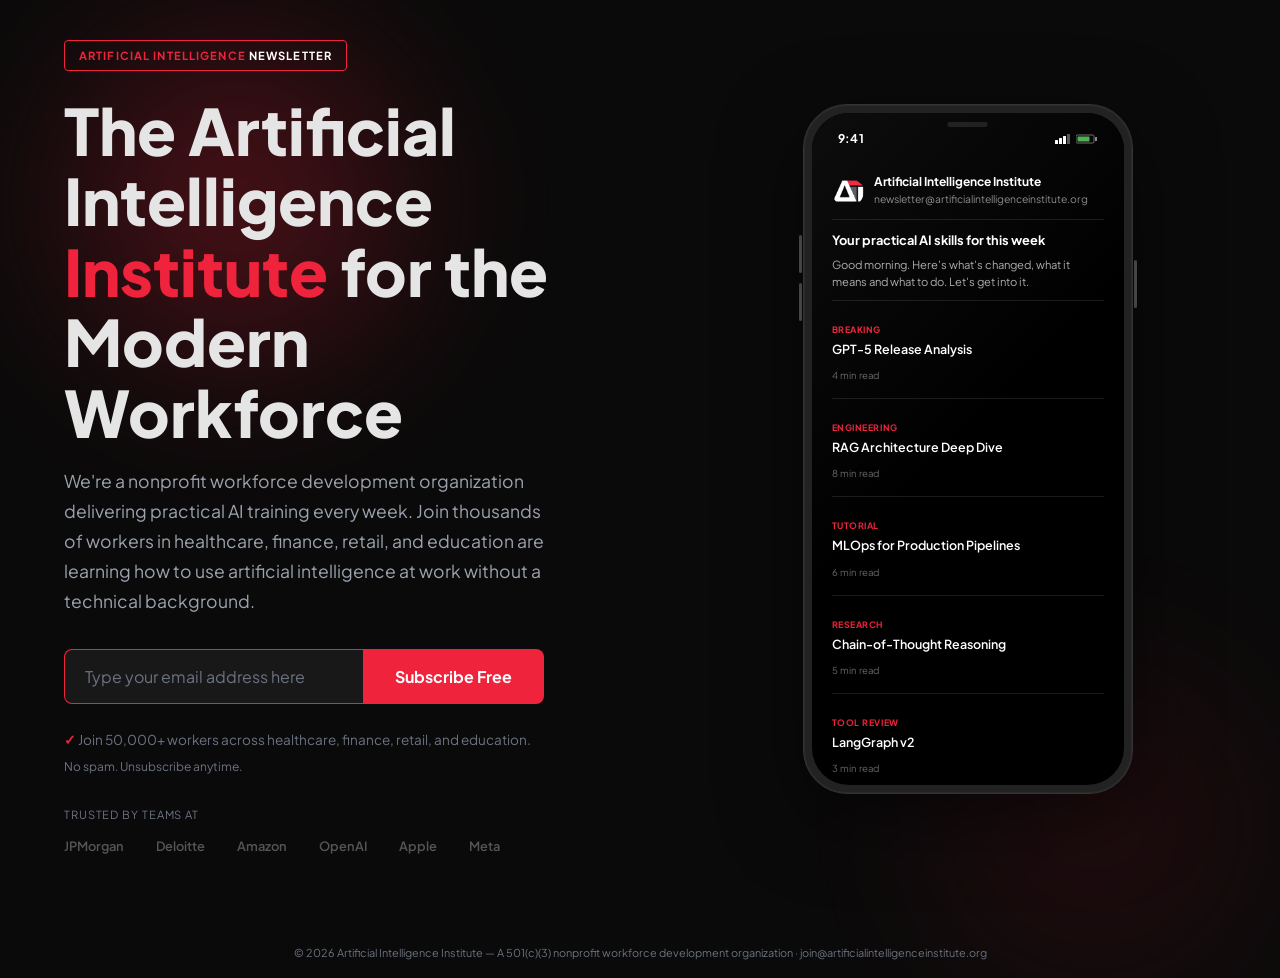
==== index.html @ 292d804c "update meta titles" ====
<!DOCTYPE html>
<html lang="en">

<head>
    <meta charset="UTF-8">
    <meta name="viewport" content="width=device-width, initial-scale=1.0">
    <title>Artificial Intelligence Institute Newsletter — AI Skills</title>
    <meta name="description"
        content="Artificial Intelligence Institute Newsletter — practical AI skills delivered weekly. A nonprofit workforce development organization helping workers learn AI without a technical background.">
    <meta name="keywords"
        content="AI newsletter, AI training, workforce development, artificial intelligence institute, nonprofit AI education, practical AI skills, AI for workers">
    <link rel="preconnect" href="https://fonts.googleapis.com">
    <link rel="preconnect" href="https://fonts.gstatic.com" crossorigin>
    <link href="https://fonts.googleapis.com/css2?family=Plus+Jakarta+Sans:wght@400;500;600;700;800&display=swap"
        rel="stylesheet">
    <link rel="stylesheet" href="css/newsletter.css">

    <!-- Favicon -->
    <link rel="icon" type="image/png" href="assets/favicon/favicon-96x96.png" sizes="96x96" />
    <link rel="icon" type="image/svg+xml" href="assets/favicon/favicon.svg" />
    <link rel="shortcut icon" href="assets/favicon/favicon.ico" />
    <link rel="apple-touch-icon" sizes="180x180" href="assets/favicon/apple-touch-icon.png" />
    <meta name="apple-mobile-web-app-title" content="AII" />
    <link rel="manifest" href="assets/favicon/site.webmanifest" />
    <!-- end Favicon -->

    <meta property="og:type" content="website">
    <meta property="og:url" content="https://artificialintelligenceinstitute.org/newsletter.html">
    <meta property="og:site_name" content="Artificial Intelligence Institute">
    <meta property="og:title" content="Artificial Intelligence Institute for the Modern Workforce">
    <meta property="og:description"
        content="Artificial Intelligence Institute Newsletter — practical AI skills delivered weekly. Join 50,000+ workers learning AI.">
    <meta property="og:image"
        content="https://artificialintelligenceinstitute.org/assets/images/og-screenshot-artificial-intelligence-institute.png?v=2">

    <meta name="twitter:card" content="summary_large_image">
    <meta name="twitter:title" content="Artificial Intelligence Institute Newsletter — AI Skills">
    <meta name="twitter:description"
        content="Artificial Intelligence Institute Newsletter — practical AI skills delivered weekly. A nonprofit workforce development organization helping workers learn AI without a technical background.">
    <meta name="twitter:image"
        content="https://artificialintelligenceinstitute.org/assets/images/og-screenshot-artificial-intelligence-institute.png?v=2">
</head>

<body>

    <section id="hero" class="newsletter-hero">
        <div class="hero-glow hero-glow--1"></div>
        <div class="hero-glow hero-glow--2"></div>
        <div class="container newsletter-layout">
            <div class="newsletter-content">
                <div class="newsletter-badge reveal reveal--bottom">Artificial Intelligence <span
                        style="color: white;">NEWSLETTER</span></div>
                <h1 class="reveal reveal--bottom" data-delay="50">The Artificial Intelligence <span
                        class="text-accent">Institute</span> for the Modern Workforce</h1>
                <p class="newsletter-desc reveal reveal--bottom" data-delay="100">We're a nonprofit workforce
                    development organization delivering practical AI training
                    every week. Join thousands of workers in
                    healthcare,
                    finance, retail, and education are learning how to use artificial intelligence at work without a
                    technical background.
                </p>
                <form action="https://formspree.io/f/mykalbpb" method="POST"
                    class="newsletter-form reveal reveal--bottom" data-delay="150">
                    <div class="newsletter-input-group">
                        <input type="email" name="email" placeholder="Type your email address here" required>
                        <button type="submit">Subscribe Free</button>
                    </div>
                </form>
                <p class="newsletter-count reveal reveal--bottom" data-delay="200">Join 50,000+ workers across
                    healthcare, finance, retail, and education.</p>
                <p class="newsletter-privacy reveal reveal--bottom" data-delay="200">No spam. Unsubscribe anytime.</p>

                <div class="newsletter-trust">
                    <span class="newsletter-trust-label">Trusted by teams at</span>
                    <div class="newsletter-trust-strip">
                        <span>JPMorgan</span><span>Deloitte</span><span>Amazon</span>
                        <span>OpenAI</span><span>Apple</span><span>Meta</span>
                    </div>
                </div>
            </div>

            <div class="newsletter-visual reveal reveal--bottom" data-delay="100">
                <div class="phone-mockup">
                    <div class="phone-button phone-button--volume-up"></div>
                    <div class="phone-button phone-button--volume-down"></div>
                    <div class="phone-button phone-button--power"></div>
                    <div class="phone-screen">
                        <div class="phone-notch">
                            <div class="phone-speaker"></div>
                        </div>
                        <div class="phone-status-bar">
                            <span class="phone-time">9:41</span>
                            <div class="phone-status-icons">
                                <svg width="16" height="10" viewBox="0 0 16 10" fill="none">
                                    <rect x="0" y="6" width="3" height="4" fill="#fff" rx="0.5" />
                                    <rect x="4" y="4" width="3" height="6" fill="#fff" rx="0.5" />
                                    <rect x="8" y="2" width="3" height="8" fill="#fff" rx="0.5" />
                                    <rect x="12" y="0" width="3" height="10" fill="#555" rx="0.5" />
                                </svg>
                                <svg width="22" height="10" viewBox="0 0 22 10" fill="none">
                                    <rect x="0" y="1" width="18" height="8" rx="1.5" stroke="#888" stroke-width="0.8" />
                                    <rect x="1.5" y="2.5" width="12" height="5" rx="0.5" fill="#4CAF50" />
                                    <rect x="19" y="3" width="2" height="4" rx="0.5" fill="#888" />
                                </svg>
                            </div>
                        </div>
                        <div class="phone-email">
                            <div class="phone-email-header">
                                <div class="phone-email-sender">
                                    <img class="phone-avatar"
                                        src="assets/images/artificial-intelligence-institute-org.png" alt="AI Institute"
                                        width="32" height="32">
                                    <div>
                                        <div class="phone-sender-name">Artificial Intelligence Institute</div>
                                        <div class="phone-sender-email">newsletter@artificialintelligenceinstitute.org
                                        </div>
                                    </div>
                                </div>
                                <!-- <span class="phone-email-date">Nov 14</span> -->
                            </div>
                            <div class="phone-email-subject">Your practical AI skills for this week</div>
                            <div class="phone-email-preview">Good morning. Here's what's changed, what it means and what
                                to do. Let's get into it.</div>
                            <div class="phone-story">
                                <span class="phone-story-tag">Breaking</span>
                                <span class="phone-story-title">GPT-5 Release Analysis</span>
                                <span class="phone-story-meta">4 min read</span>
                            </div>
                            <div class="phone-story">
                                <span class="phone-story-tag">Engineering</span>
                                <span class="phone-story-title">RAG Architecture Deep Dive</span>
                                <span class="phone-story-meta">8 min read</span>
                            </div>
                            <div class="phone-story">
                                <span class="phone-story-tag">Tutorial</span>
                                <span class="phone-story-title">MLOps for Production Pipelines</span>
                                <span class="phone-story-meta">6 min read</span>
                            </div>
                            <div class="phone-story">
                                <span class="phone-story-tag">Research</span>
                                <span class="phone-story-title">Chain-of-Thought Reasoning</span>
                                <span class="phone-story-meta">5 min read</span>
                            </div>
                            <div class="phone-story">
                                <span class="phone-story-tag">Tool Review</span>
                                <span class="phone-story-title">LangGraph v2</span>
                                <span class="phone-story-meta">3 min read</span>
                            </div>
                            <div class="phone-footer-note">— 5 more stories inside —</div>
                        </div>
                    </div>
                </div>
            </div>
        </div>

        <div class="newsletter-footer-bar">
            &copy; 2026 Artificial Intelligence Institute &mdash; A 501(c)(3) nonprofit workforce development
            organization &middot; <a
                href="mailto:join@artificialintelligenceinstitute.org">join@artificialintelligenceinstitute.org</a>
        </div>
    </section>

    <script src="js/newsletter.js"></script>
</body>

</html>
---- css/newsletter.css ----
:root {
    --bg-primary: #0a0a0a;
    --bg-secondary: #111111;
    --bg-card: #181818;
    --bg-card-hover: #1f1f1f;
    --accent: #EF233C;
    --accent-hover: #D71F36;
    --accent-glow: rgba(239, 35, 60, 0.25);
    --accent-glow-intense: rgba(239, 35, 60, 0.4);
    --text-primary: #e5e5e5;
    --text-secondary: #9ca3af;
    --text-muted: #6b7280;
    --border: #222222;
    --border-light: #2a2a2a;
    --font-sans: 'Plus Jakarta Sans', -apple-system, BlinkMacSystemFont, 'Segoe UI', Roboto, sans-serif;
    --max-width: 1200px;
    --nav-height: 70px;
    --transition: 0.3s cubic-bezier(0.4, 0, 0.2, 1);
}

*,
*::before,
*::after {
    margin: 0;
    padding: 0;
    box-sizing: border-box;
}

html {
    scroll-behavior: smooth;
    overflow-x: hidden;
}

body {
    font-family: var(--font-sans);
    background-color: var(--bg-primary);
    color: var(--text-primary);
    line-height: 1.7;
    -webkit-font-smoothing: antialiased;
    -moz-osx-font-smoothing: grayscale;
}

img {
    max-width: 100%;
    display: block;
}

a {
    color: inherit;
    text-decoration: none;
}

ul {
    list-style: none;
}

.container {
    width: 100%;
    max-width: var(--max-width);
    margin: 0 auto;
    padding: 0 24px;
}

.text-accent {
    color: var(--accent);
}

/* ─── Hero Glow ─── */

.hero-glow {
    position: absolute;
    border-radius: 50%;
    filter: blur(60px);
    pointer-events: none;
    opacity: 0.8;
    z-index: 0;
}

.hero-glow--1 {
    width: 600px;
    height: 600px;
    background: radial-gradient(circle, var(--accent-glow-intense) 0%, transparent 60%);
    top: -10%;
    left: -5%;
}

.hero-glow--2 {
    width: 500px;
    height: 500px;
    background: radial-gradient(circle, rgba(239, 35, 60, 0.15) 0%, transparent 70%);
    bottom: -10%;
    right: -5%;
}

/* ─── Scroll Reveal ─── */

.reveal {
    opacity: 1;
}

.reveal--bottom {
    transform: translateY(0);
}

.reveal--left {
    transform: translateX(0);
}

.reveal--right {
    transform: translateX(0);
}

.reveal.visible {
    opacity: 1;
    transform: translate(0, 0);
}

/* ─── Newsletter Hero ─── */

.newsletter-hero {
    min-height: 100vh;
    display: flex;
    align-items: center;
    position: relative;
    overflow: hidden;
}

.newsletter-layout {
    display: grid;
    grid-template-columns: 1.2fr 1fr;
    gap: 60px;
    align-items: center;
    position: relative;
    z-index: 1;
    width: 100%;
    padding-bottom: 80px;
}

.newsletter-content {
    padding: 40px 0;
}

.newsletter-badge {
    display: inline-block;
    font-size: 0.7rem;
    font-weight: 700;
    text-transform: uppercase;
    letter-spacing: 0.1em;
    color: var(--accent);
    border: 1px solid var(--accent);
    border-radius: 4px;
    padding: 5px 14px;
    margin-bottom: 24px;
}

.newsletter-content h1 {
    font-size: clamp(2.5rem, 5vw, 4rem);
    font-weight: 800;
    line-height: 1.1;
    margin-bottom: 20px;
}

.newsletter-desc {
    font-size: 1.1rem;
    color: var(--text-secondary);
    line-height: 1.7;
    margin-bottom: 32px;
    max-width: 480px;
}

.newsletter-form {
    max-width: 480px;
}

.newsletter-input-group {
    display: flex;
    gap: 0;
}

.newsletter-input-group input {
    flex: 1;
    padding: 16px 20px;
    border: 1px solid var(--border);
    border-right: none;
    border-radius: 8px 0 0 8px;
    background: var(--bg-card);
    color: var(--text-primary);
    font-size: 1rem;
    font-family: inherit;
    outline: none;
    border-color: var(--accent);
}

.newsletter-input-group input:focus {
    border-color: var(--accent);
}

.newsletter-input-group input::placeholder {
    color: var(--text-muted);
}

.newsletter-input-group button {
    padding: 16px 32px;
    background: var(--accent);
    color: #fff;
    border: none;
    border-radius: 0 8px 8px 0;
    font-size: 1rem;
    font-weight: 700;
    cursor: pointer;
    font-family: inherit;
    white-space: nowrap;
}

.newsletter-input-group button:hover {
    background: #d90429;
}

.newsletter-count {
    margin-top: 24px;
    font-size: 0.85rem;
    color: var(--text-muted);
}

.newsletter-count::before {
    content: '✓  ';
    color: var(--accent);
    font-weight: 700;
}

.newsletter-privacy {
    font-size: 0.75rem;
    color: var(--text-muted);
    margin-top: 6px;
}

/* ─── Benefits ─── */

.newsletter-benefits {
    display: flex;
    flex-direction: column;
    gap: 10px;
    margin-top: 24px;
    max-width: 480px;
}

.newsletter-benefit {
    display: flex;
    align-items: center;
    gap: 10px;
    font-size: 0.85rem;
    color: var(--text-secondary);
    font-weight: 500;
}

.newsletter-benefit svg {
    flex-shrink: 0;
}

/* ─── Testimonial ─── */

.newsletter-testimonial {
    margin-top: 28px;
    padding: 16px 20px;
    background: var(--bg-card);
    border: 1px solid var(--border);
    border-radius: 10px;
    max-width: 480px;
}

.newsletter-testimonial .quote-mark {
    opacity: 0.25;
    margin-bottom: 4px;
    display: block;
}

.newsletter-testimonial p {
    font-size: 0.9rem;
    color: var(--text-primary);
    font-style: italic;
    line-height: 1.6;
    margin-bottom: 8px;
}

.newsletter-testimonial-author {
    font-size: 0.75rem;
    color: var(--text-muted);
    font-weight: 600;
}

/* ─── Trust Strip ─── */

.newsletter-trust {
    margin-top: 28px;
    max-width: 480px;
}

.newsletter-trust-label {
    display: block;
    font-size: 0.7rem;
    color: var(--text-muted);
    text-transform: uppercase;
    letter-spacing: 0.08em;
    margin-bottom: 12px;
}

.newsletter-trust-strip {
    display: flex;
    flex-wrap: wrap;
    gap: 24px 32px;
    /* justify-content: center; */
}

.newsletter-trust-strip span {
    font-size: 0.8rem;
    font-weight: 600;
    color: #555;
}

/* ─── Phone Mockup ─── */

.newsletter-visual {
    display: flex;
    align-items: center;
    justify-content: center;
}

.phone-mockup {
    width: 330px;
    height: 690px;
    background: #222;
    border-radius: 44px;
    border: 1px solid #333;
    position: relative;
    padding: 8px;
    box-shadow:
        0 24px 80px rgba(0, 0, 0, 0.5),
        inset 0 0 0 1px rgba(255, 255, 255, 0.04);
}

.phone-screen {
    width: 100%;
    height: 100%;
    background: #000;
    border-radius: 37px;
    overflow: hidden;
    position: relative;
}

.phone-screen::after {
    content: '';
    position: absolute;
    top: 0;
    left: 0;
    width: 100%;
    height: 100%;
    background: linear-gradient(135deg, rgba(255, 255, 255, 0.05) 0%, transparent 50%);
    pointer-events: none;
    border-radius: 37px;
    z-index: 3;
}

.phone-notch {
    position: absolute;
    top: 0;
    left: 50%;
    transform: translateX(-50%);
    width: 125px;
    height: 30px;
    background: #000;
    border-radius: 0 0 16px 16px;
    z-index: 2;
}

.phone-speaker {
    position: absolute;
    top: 9px;
    left: 50%;
    transform: translateX(-50%);
    width: 40px;
    height: 5px;
    background: #1a1a1a;
    border-radius: 2px;
}

.phone-status-bar {
    display: flex;
    justify-content: space-between;
    align-items: center;
    padding: 16px 26px 12px;
    background: #000;
    position: relative;
    z-index: 1;
}

.phone-time {
    font-size: 0.75rem;
    font-weight: 700;
    color: #fff;
    letter-spacing: 0.02em;
}

.phone-status-icons {
    display: flex;
    align-items: center;
    gap: 5px;
}

/* ─── Phone Buttons ─── */

.phone-button {
    position: absolute;
    width: 3px;
    background: #444;
    border-radius: 2px;
}

.phone-button--volume-up {
    left: -5px;
    top: 130px;
    height: 38px;
}

.phone-button--volume-down {
    left: -5px;
    top: 178px;
    height: 38px;
}

.phone-button--power {
    right: -5px;
    top: 155px;
    height: 48px;
}

/* ─── Email Content ─── */

.phone-email {
    padding: 0 20px 20px;
}

.phone-email-header {
    display: flex;
    align-items: center;
    justify-content: space-between;
    padding: 14px 0 12px;
    border-bottom: 1px solid #1a1a1a;
}

.phone-email-sender {
    display: flex;
    align-items: center;
    gap: 10px;
}

.phone-avatar {
    width: 32px;
    height: 32px;
    border-radius: 50%;
    flex-shrink: 0;
    object-fit: cover;
}

.phone-sender-name {
    font-size: 0.75rem;
    font-weight: 700;
    color: #fff;
    line-height: 1.2;
}

.phone-sender-email {
    font-size: 0.65rem;
    color: #888;
}

.phone-email-date {
    font-size: 0.65rem;
    color: #888;
    flex-shrink: 0;
}

.phone-email-subject {
    font-size: 0.8rem;
    font-weight: 700;
    color: #fff;
    padding: 10px 0 4px;
}

.phone-email-preview {
    font-size: 0.7rem;
    color: #aaa;
    line-height: 1.5;
    padding-bottom: 10px;
    border-bottom: 1px solid #1a1a1a;
}

.phone-story {
    padding: 12px 0;
    border-bottom: 1px solid #1a1a1a;
}

.phone-story:last-of-type {
    border-bottom: none;
}

.phone-story-tag {
    display: inline-block;
    font-size: 0.55rem;
    font-weight: 700;
    color: #EF233C;
    text-transform: uppercase;
    letter-spacing: 0.06em;
    margin-bottom: 3px;
}

.phone-story-title {
    display: block;
    font-size: 0.78rem;
    font-weight: 600;
    color: #fff;
    line-height: 1.3;
    margin-bottom: 2px;
}

.phone-story-meta {
    font-size: 0.6rem;
    color: #666;
}

.phone-footer-note {
    text-align: center;
    font-size: 0.6rem;
    color: #555;
    padding-top: 10px;
    font-style: italic;
}

/* ─── Footer Bar ─── */

.newsletter-footer-bar {
    position: absolute;
    bottom: 0;
    left: 0;
    width: 100%;
    text-align: center;
    padding: 16px 24px;
    font-size: 0.68rem;
    color: var(--text-muted);
    z-index: 1;
    line-height: 1.6;
}

.newsletter-footer-bar a:hover {
    color: var(--accent);
}

/* ─── Responsive ─── */

@media (max-width: 868px) {
    .newsletter-hero {
        flex-direction: column;
        justify-content: flex-start;
    }

    .newsletter-layout {
        grid-template-columns: 1fr;
        gap: 40px;
        text-align: center;
        padding-bottom: 70px;
    }

    .newsletter-content {
        padding: 20px 0 0;
    }

    .newsletter-desc {
        margin-left: auto;
        margin-right: auto;
    }

    .newsletter-form {
        margin: 0 auto;
    }

    .newsletter-benefits {
        margin-left: auto;
        margin-right: auto;
        text-align: left;
    }

    .newsletter-testimonial {
        margin-left: auto;
        margin-right: auto;
        text-align: left;
    }

    .newsletter-trust {
        margin-left: auto;
        margin-right: auto;
    }

    .newsletter-visual {
        order: 1;
    }

    .phone-mockup {
        width: 270px;
        height: 560px;
        border-radius: 38px;
    }

    .phone-screen {
        border-radius: 30px;
    }

    .phone-screen::after {
        border-radius: 30px;
    }

    .phone-notch {
        width: 100px;
        height: 26px;
        border-radius: 0 0 14px 14px;
    }

    .phone-speaker {
        top: 8px;
        width: 34px;
        height: 4px;
    }

    .phone-status-bar {
        padding: 12px 20px 10px;
    }

    .phone-email {
        padding: 0 16px 16px;
    }

    .phone-email-header {
        padding: 10px 0;
    }

    .phone-avatar {
        width: 26px;
        height: 26px;
    }

    .phone-sender-name {
        font-size: 0.65rem;
    }

    .phone-sender-email {
        font-size: 0.55rem;
    }

    .phone-email-date {
        font-size: 0.55rem;
    }

    .phone-email-subject {
        font-size: 0.7rem;
    }

    .phone-email-preview {
        font-size: 0.6rem;
    }

    .phone-story {
        padding: 10px 0;
    }

    .phone-story-tag {
        font-size: 0.5rem;
    }

    .phone-story-title {
        font-size: 0.68rem;
    }

    .phone-story-meta {
        font-size: 0.55rem;
    }

    .phone-footer-note {
        font-size: 0.55rem;
    }

    .phone-button--volume-up,
    .phone-button--volume-down,
    .phone-button--power {
        display: none;
    }

    .newsletter-footer-bar {
        position: absolute;
        bottom: 0;
    }

    @media (max-width: 480px) {
        .newsletter-input-group {
            flex-direction: column;
            gap: 8px;
        }

        .newsletter-input-group input {
            border: 1px solid var(--border);
            border-radius: 8px;
        }

        .newsletter-input-group button {
            border-radius: 8px;
            padding: 14px 24px;
        }

        .phone-mockup {
            width: 220px;
            height: 460px;
            border-radius: 30px;
        }

        .phone-screen {
            border-radius: 24px;
        }

        .phone-screen::after {
            border-radius: 24px;
        }

        .phone-notch {
            width: 84px;
            height: 20px;
        }

        .phone-speaker {
            width: 28px;
            height: 3px;
        }
    }
}
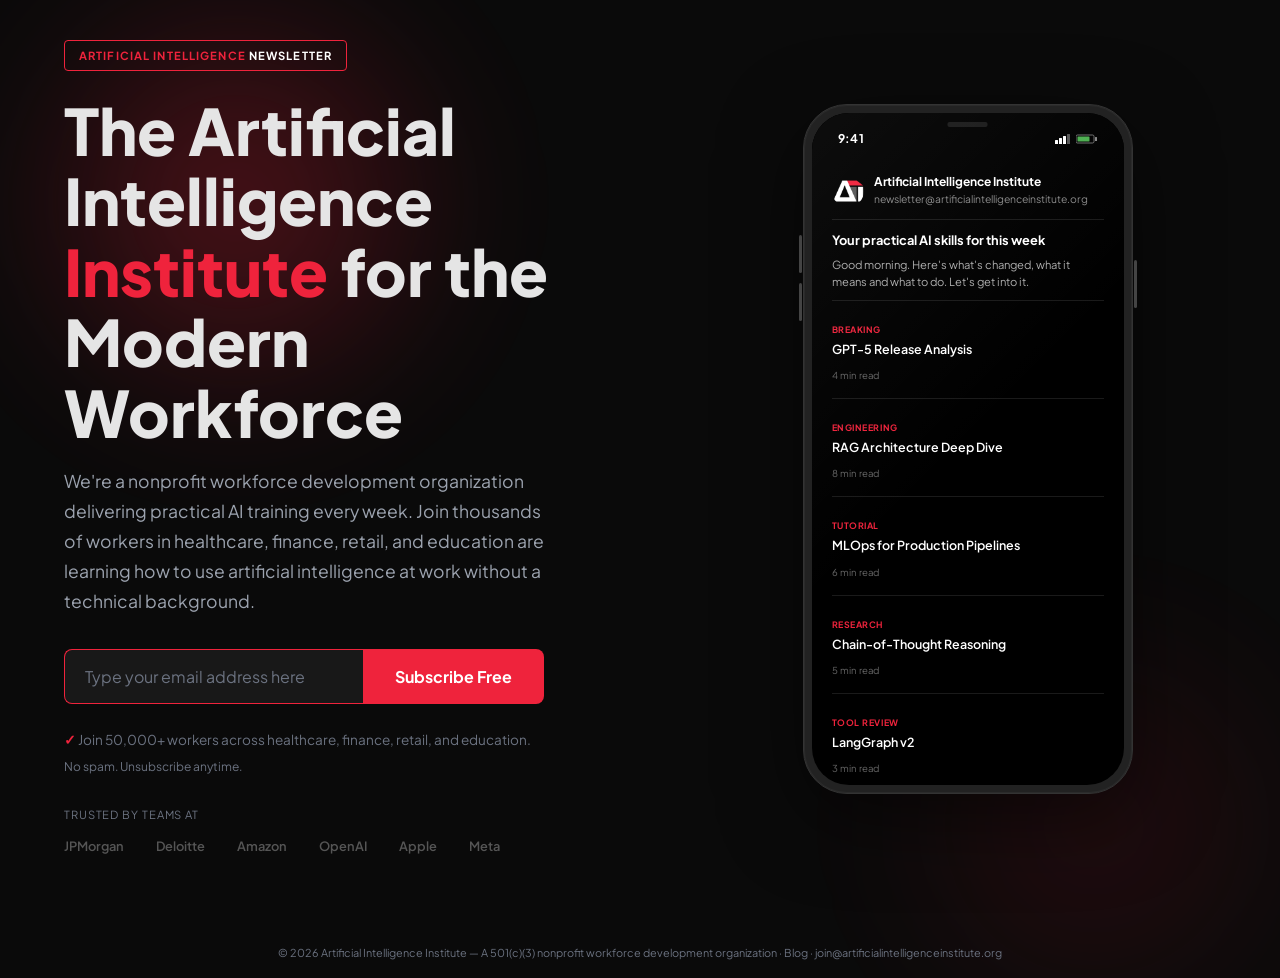
==== commit a1f6ed37: "blog generator v1" ====
--- a/index.html
+++ b/index.html
@@ -5,15 +5,16 @@
     <meta charset="UTF-8">
     <meta name="viewport" content="width=device-width, initial-scale=1.0">
     <title>Artificial Intelligence Institute Newsletter — AI Skills</title>
+    <link rel="canonical" href="https://artificialintelligenceinstitute.org/">
     <meta name="description"
-        content="Artificial Intelligence Institute Newsletter — practical AI skills delivered weekly. A nonprofit workforce development organization helping workers learn AI without a technical background.">
+        content="Artificial Intelligence Institute Newsletter. A nonprofit workforce development organization helping workers learn AI without a technical background.">
     <meta name="keywords"
-        content="AI newsletter, AI training, workforce development, artificial intelligence institute, nonprofit AI education, practical AI skills, AI for workers">
+        content="AI newsletter, AI training, workforce development, artificial intelligence institute, nonprofit AI education, AI skills, AI for workers">
     <link rel="preconnect" href="https://fonts.googleapis.com">
     <link rel="preconnect" href="https://fonts.gstatic.com" crossorigin>
     <link href="https://fonts.googleapis.com/css2?family=Plus+Jakarta+Sans:wght@400;500;600;700;800&display=swap"
         rel="stylesheet">
-    <link rel="stylesheet" href="css/newsletter.css">
+    <link rel="stylesheet" href="css/style.css">
 
     <!-- Favicon -->
     <link rel="icon" type="image/png" href="assets/favicon/favicon-96x96.png" sizes="96x96" />
@@ -29,16 +30,42 @@
     <meta property="og:site_name" content="Artificial Intelligence Institute">
     <meta property="og:title" content="Artificial Intelligence Institute for the Modern Workforce">
     <meta property="og:description"
-        content="Artificial Intelligence Institute Newsletter — practical AI skills delivered weekly. Join 50,000+ workers learning AI.">
+        content="Artificial Intelligence Institute Newsletter — Join 50,000+ workers learning AI.">
     <meta property="og:image"
         content="https://artificialintelligenceinstitute.org/assets/images/og-screenshot-artificial-intelligence-institute.png?v=2">
 
     <meta name="twitter:card" content="summary_large_image">
     <meta name="twitter:title" content="Artificial Intelligence Institute Newsletter — AI Skills">
     <meta name="twitter:description"
-        content="Artificial Intelligence Institute Newsletter — practical AI skills delivered weekly. A nonprofit workforce development organization helping workers learn AI without a technical background.">
+        content="Artificial Intelligence Institute Newsletter — A nonprofit workforce development organization helping workers learn AI without a technical background.">
     <meta name="twitter:image"
         content="https://artificialintelligenceinstitute.org/assets/images/og-screenshot-artificial-intelligence-institute.png?v=2">
+
+    <script type="application/ld+json">
+        {
+            "@context": "https://schema.org",
+            "@graph": [
+                {
+                    "@type": "Organization",
+                    "name": "Artificial Intelligence Institute",
+                    "url": "https://artificialintelligenceinstitute.org",
+                    "logo": "https://artificialintelligenceinstitute.org/assets/images/artificial-intelligence-institute-org.png",
+                    "description": "Artificial Intelligence Institute Newsletter — A nonprofit workforce development organization helping workers learn AI without a technical background.",
+                    "foundingDate": "2023",
+                    "email": "join@artificialintelligenceinstitute.org",
+                    "sameAs": [
+                        "https://github.com/artificial-intelligence-institute-org",
+                        "https://www.linkedin.com/company/artificialintelligenceinstitute"
+                    ]
+                },
+                {
+                    "@type": "WebSite",
+                    "name": "Artificial Intelligence Institute",
+                    "url": "https://artificialintelligenceinstitute.org"
+                }
+            ]
+        }
+    </script>
 </head>
 
 <body>
@@ -155,12 +182,11 @@
 
         <div class="newsletter-footer-bar">
             &copy; 2026 Artificial Intelligence Institute &mdash; A 501(c)(3) nonprofit workforce development
-            organization &middot; <a
+            organization &middot; <a href="/blog/">Blog</a> &middot; <a
                 href="mailto:join@artificialintelligenceinstitute.org">join@artificialintelligenceinstitute.org</a>
         </div>
     </section>
 
-    <script src="js/newsletter.js"></script>
 </body>
 
 </html>
--- a/css/style.css
+++ b/css/style.css
@@ -0,0 +1,645 @@
+:root {
+    --bg-primary: #0a0a0a;
+    --bg-secondary: #111111;
+    --bg-card: #181818;
+    --accent: #EF233C;
+    --accent-hover: #D71F36;
+    --accent-glow: rgba(239, 35, 60, 0.25);
+    --accent-glow-intense: rgba(239, 35, 60, 0.4);
+    --text-primary: #e5e5e5;
+    --text-secondary: #9ca3af;
+    --text-muted: #6b7280;
+    --border: #222222;
+    --font-sans: 'Plus Jakarta Sans', -apple-system, BlinkMacSystemFont, 'Segoe UI', Roboto, sans-serif;
+    --max-width: 1200px;
+    --nav-height: 70px;
+    --transition: 0.3s cubic-bezier(0.4, 0, 0.2, 1);
+}
+
+*,
+*::before,
+*::after {
+    margin: 0;
+    padding: 0;
+    box-sizing: border-box;
+}
+
+html {
+    scroll-behavior: smooth;
+    overflow-x: hidden;
+}
+
+body {
+    font-family: var(--font-sans);
+    background-color: var(--bg-primary);
+    color: var(--text-primary);
+    line-height: 1.7;
+    -webkit-font-smoothing: antialiased;
+    -moz-osx-font-smoothing: grayscale;
+}
+
+img {
+    max-width: 100%;
+    display: block;
+}
+
+a {
+    color: inherit;
+    text-decoration: none;
+}
+
+.container {
+    width: 100%;
+    max-width: var(--max-width);
+    margin: 0 auto;
+    padding: 0 24px;
+}
+
+.text-accent {
+    color: var(--accent);
+}
+
+/* ─── Hero Glow ─── */
+
+.hero-glow {
+    position: absolute;
+    border-radius: 50%;
+    filter: blur(60px);
+    pointer-events: none;
+    opacity: 0.8;
+    z-index: 0;
+}
+
+.hero-glow--1 {
+    width: 600px;
+    height: 600px;
+    background: radial-gradient(circle, var(--accent-glow-intense) 0%, transparent 60%);
+    top: -10%;
+    left: -5%;
+}
+
+.hero-glow--2 {
+    width: 500px;
+    height: 500px;
+    background: radial-gradient(circle, rgba(239, 35, 60, 0.15) 0%, transparent 70%);
+    bottom: -10%;
+    right: -5%;
+}
+
+/* ─── Newsletter Hero ─── */
+
+.newsletter-hero {
+    min-height: 100vh;
+    display: flex;
+    align-items: center;
+    position: relative;
+    overflow: hidden;
+}
+
+.newsletter-layout {
+    display: grid;
+    grid-template-columns: 1.2fr 1fr;
+    gap: 60px;
+    align-items: center;
+    position: relative;
+    z-index: 1;
+    width: 100%;
+    padding-bottom: 80px;
+}
+
+.newsletter-content {
+    padding: 40px 0;
+}
+
+.newsletter-badge {
+    display: inline-block;
+    font-size: 0.7rem;
+    font-weight: 700;
+    text-transform: uppercase;
+    letter-spacing: 0.1em;
+    color: var(--accent);
+    border: 1px solid var(--accent);
+    border-radius: 4px;
+    padding: 5px 14px;
+    margin-bottom: 24px;
+}
+
+.newsletter-content h1 {
+    font-size: clamp(2.5rem, 5vw, 4rem);
+    font-weight: 800;
+    line-height: 1.1;
+    margin-bottom: 20px;
+}
+
+.newsletter-desc {
+    font-size: 1.1rem;
+    color: var(--text-secondary);
+    line-height: 1.7;
+    margin-bottom: 32px;
+    max-width: 480px;
+}
+
+.newsletter-form {
+    max-width: 480px;
+}
+
+.newsletter-input-group {
+    display: flex;
+    gap: 0;
+}
+
+.newsletter-input-group input {
+    flex: 1;
+    padding: 16px 20px;
+    border: 1px solid var(--border);
+    border-right: none;
+    border-radius: 8px 0 0 8px;
+    background: var(--bg-card);
+    color: var(--text-primary);
+    font-size: 1rem;
+    font-family: inherit;
+    outline: none;
+    border-color: var(--accent);
+}
+
+.newsletter-input-group input:focus {
+    border-color: var(--accent);
+}
+
+.newsletter-input-group input::placeholder {
+    color: var(--text-muted);
+}
+
+.newsletter-input-group button {
+    padding: 16px 32px;
+    background: var(--accent);
+    color: #fff;
+    border: none;
+    border-radius: 0 8px 8px 0;
+    font-size: 1rem;
+    font-weight: 700;
+    cursor: pointer;
+    font-family: inherit;
+    white-space: nowrap;
+}
+
+.newsletter-input-group button:hover {
+    background: #d90429;
+}
+
+.newsletter-count {
+    margin-top: 24px;
+    font-size: 0.85rem;
+    color: var(--text-muted);
+}
+
+.newsletter-count::before {
+    content: '✓  ';
+    color: var(--accent);
+    font-weight: 700;
+}
+
+.newsletter-privacy {
+    font-size: 0.75rem;
+    color: var(--text-muted);
+    margin-top: 6px;
+}
+
+/* ─── Trust Strip ─── */
+
+.newsletter-trust {
+    margin-top: 28px;
+    max-width: 480px;
+}
+
+.newsletter-trust-label {
+    display: block;
+    font-size: 0.7rem;
+    color: var(--text-muted);
+    text-transform: uppercase;
+    letter-spacing: 0.08em;
+    margin-bottom: 12px;
+}
+
+.newsletter-trust-strip {
+    display: flex;
+    flex-wrap: wrap;
+    gap: 24px 32px;
+    /* justify-content: center; */
+}
+
+.newsletter-trust-strip span {
+    font-size: 0.8rem;
+    font-weight: 600;
+    color: #555;
+}
+
+/* ─── Phone Mockup ─── */
+
+.newsletter-visual {
+    display: flex;
+    align-items: center;
+    justify-content: center;
+}
+
+.phone-mockup {
+    width: 330px;
+    height: 690px;
+    background: #222;
+    border-radius: 44px;
+    border: 1px solid #333;
+    position: relative;
+    padding: 8px;
+    box-shadow:
+        0 24px 80px rgba(0, 0, 0, 0.5),
+        inset 0 0 0 1px rgba(255, 255, 255, 0.04);
+}
+
+.phone-screen {
+    width: 100%;
+    height: 100%;
+    background: #000;
+    border-radius: 37px;
+    overflow: hidden;
+    position: relative;
+}
+
+.phone-screen::after {
+    content: '';
+    position: absolute;
+    top: 0;
+    left: 0;
+    width: 100%;
+    height: 100%;
+    background: linear-gradient(135deg, rgba(255, 255, 255, 0.05) 0%, transparent 50%);
+    pointer-events: none;
+    border-radius: 37px;
+    z-index: 3;
+}
+
+.phone-notch {
+    position: absolute;
+    top: 0;
+    left: 50%;
+    transform: translateX(-50%);
+    width: 125px;
+    height: 30px;
+    background: #000;
+    border-radius: 0 0 16px 16px;
+    z-index: 2;
+}
+
+.phone-speaker {
+    position: absolute;
+    top: 9px;
+    left: 50%;
+    transform: translateX(-50%);
+    width: 40px;
+    height: 5px;
+    background: #1a1a1a;
+    border-radius: 2px;
+}
+
+.phone-status-bar {
+    display: flex;
+    justify-content: space-between;
+    align-items: center;
+    padding: 16px 26px 12px;
+    background: #000;
+    position: relative;
+    z-index: 1;
+}
+
+.phone-time {
+    font-size: 0.75rem;
+    font-weight: 700;
+    color: #fff;
+    letter-spacing: 0.02em;
+}
+
+.phone-status-icons {
+    display: flex;
+    align-items: center;
+    gap: 5px;
+}
+
+/* ─── Phone Buttons ─── */
+
+.phone-button {
+    position: absolute;
+    width: 3px;
+    background: #444;
+    border-radius: 2px;
+}
+
+.phone-button--volume-up {
+    left: -5px;
+    top: 130px;
+    height: 38px;
+}
+
+.phone-button--volume-down {
+    left: -5px;
+    top: 178px;
+    height: 38px;
+}
+
+.phone-button--power {
+    right: -5px;
+    top: 155px;
+    height: 48px;
+}
+
+/* ─── Email Content ─── */
+
+.phone-email {
+    padding: 0 20px 20px;
+}
+
+.phone-email-header {
+    display: flex;
+    align-items: center;
+    justify-content: space-between;
+    padding: 14px 0 12px;
+    border-bottom: 1px solid #1a1a1a;
+}
+
+.phone-email-sender {
+    display: flex;
+    align-items: center;
+    gap: 10px;
+}
+
+.phone-avatar {
+    width: 32px;
+    height: 32px;
+    border-radius: 50%;
+    flex-shrink: 0;
+    object-fit: cover;
+}
+
+.phone-sender-name {
+    font-size: 0.75rem;
+    font-weight: 700;
+    color: #fff;
+    line-height: 1.2;
+}
+
+.phone-sender-email {
+    font-size: 0.65rem;
+    color: #888;
+}
+
+.phone-email-date {
+    font-size: 0.65rem;
+    color: #888;
+    flex-shrink: 0;
+}
+
+.phone-email-subject {
+    font-size: 0.8rem;
+    font-weight: 700;
+    color: #fff;
+    padding: 10px 0 4px;
+}
+
+.phone-email-preview {
+    font-size: 0.7rem;
+    color: #aaa;
+    line-height: 1.5;
+    padding-bottom: 10px;
+    border-bottom: 1px solid #1a1a1a;
+}
+
+.phone-story {
+    padding: 12px 0;
+    border-bottom: 1px solid #1a1a1a;
+}
+
+.phone-story:last-of-type {
+    border-bottom: none;
+}
+
+.phone-story-tag {
+    display: inline-block;
+    font-size: 0.55rem;
+    font-weight: 700;
+    color: #EF233C;
+    text-transform: uppercase;
+    letter-spacing: 0.06em;
+    margin-bottom: 3px;
+}
+
+.phone-story-title {
+    display: block;
+    font-size: 0.78rem;
+    font-weight: 600;
+    color: #fff;
+    line-height: 1.3;
+    margin-bottom: 2px;
+}
+
+.phone-story-meta {
+    font-size: 0.6rem;
+    color: #666;
+}
+
+.phone-footer-note {
+    text-align: center;
+    font-size: 0.6rem;
+    color: #555;
+    padding-top: 10px;
+    font-style: italic;
+}
+
+/* ─── Footer Bar ─── */
+
+.newsletter-footer-bar {
+    position: absolute;
+    bottom: 0;
+    left: 0;
+    width: 100%;
+    text-align: center;
+    padding: 16px 24px;
+    font-size: 0.68rem;
+    color: var(--text-muted);
+    z-index: 1;
+    line-height: 1.6;
+}
+
+.newsletter-footer-bar a:hover {
+    color: var(--accent);
+}
+
+/* ─── Responsive ─── */
+
+@media (max-width: 868px) {
+    .newsletter-hero {
+        flex-direction: column;
+        justify-content: flex-start;
+    }
+
+    .newsletter-layout {
+        grid-template-columns: 1fr;
+        gap: 40px;
+        text-align: center;
+        padding-bottom: 70px;
+    }
+
+    .newsletter-content {
+        padding: 20px 0 0;
+    }
+
+    .newsletter-desc {
+        margin-left: auto;
+        margin-right: auto;
+    }
+
+    .newsletter-form {
+        margin: 0 auto;
+    }
+
+    .newsletter-trust {
+        margin-left: auto;
+        margin-right: auto;
+    }
+
+    .newsletter-visual {
+        order: 1;
+    }
+
+    .phone-mockup {
+        width: 270px;
+        height: 560px;
+        border-radius: 38px;
+    }
+
+    .phone-screen {
+        border-radius: 30px;
+    }
+
+    .phone-screen::after {
+        border-radius: 30px;
+    }
+
+    .phone-notch {
+        width: 100px;
+        height: 26px;
+        border-radius: 0 0 14px 14px;
+    }
+
+    .phone-speaker {
+        top: 8px;
+        width: 34px;
+        height: 4px;
+    }
+
+    .phone-status-bar {
+        padding: 12px 20px 10px;
+    }
+
+    .phone-email {
+        padding: 0 16px 16px;
+    }
+
+    .phone-email-header {
+        padding: 10px 0;
+    }
+
+    .phone-avatar {
+        width: 26px;
+        height: 26px;
+    }
+
+    .phone-sender-name {
+        font-size: 0.65rem;
+    }
+
+    .phone-sender-email {
+        font-size: 0.55rem;
+    }
+
+    .phone-email-date {
+        font-size: 0.55rem;
+    }
+
+    .phone-email-subject {
+        font-size: 0.7rem;
+    }
+
+    .phone-email-preview {
+        font-size: 0.6rem;
+    }
+
+    .phone-story {
+        padding: 10px 0;
+    }
+
+    .phone-story-tag {
+        font-size: 0.5rem;
+    }
+
+    .phone-story-title {
+        font-size: 0.68rem;
+    }
+
+    .phone-story-meta {
+        font-size: 0.55rem;
+    }
+
+    .phone-footer-note {
+        font-size: 0.55rem;
+    }
+
+    .phone-button--volume-up,
+    .phone-button--volume-down,
+    .phone-button--power {
+        display: none;
+    }
+
+    .newsletter-footer-bar {
+        position: absolute;
+        bottom: 0;
+    }
+
+    @media (max-width: 480px) {
+        .newsletter-input-group {
+            flex-direction: column;
+            gap: 8px;
+        }
+
+        .newsletter-input-group input {
+            border: 1px solid var(--border);
+            border-radius: 8px;
+        }
+
+        .newsletter-input-group button {
+            border-radius: 8px;
+            padding: 14px 24px;
+        }
+
+        .phone-mockup {
+            width: 220px;
+            height: 460px;
+            border-radius: 30px;
+        }
+
+        .phone-screen {
+            border-radius: 24px;
+        }
+
+        .phone-screen::after {
+            border-radius: 24px;
+        }
+
+        .phone-notch {
+            width: 84px;
+            height: 20px;
+        }
+
+        .phone-speaker {
+            width: 28px;
+            height: 3px;
+        }
+    }
+}
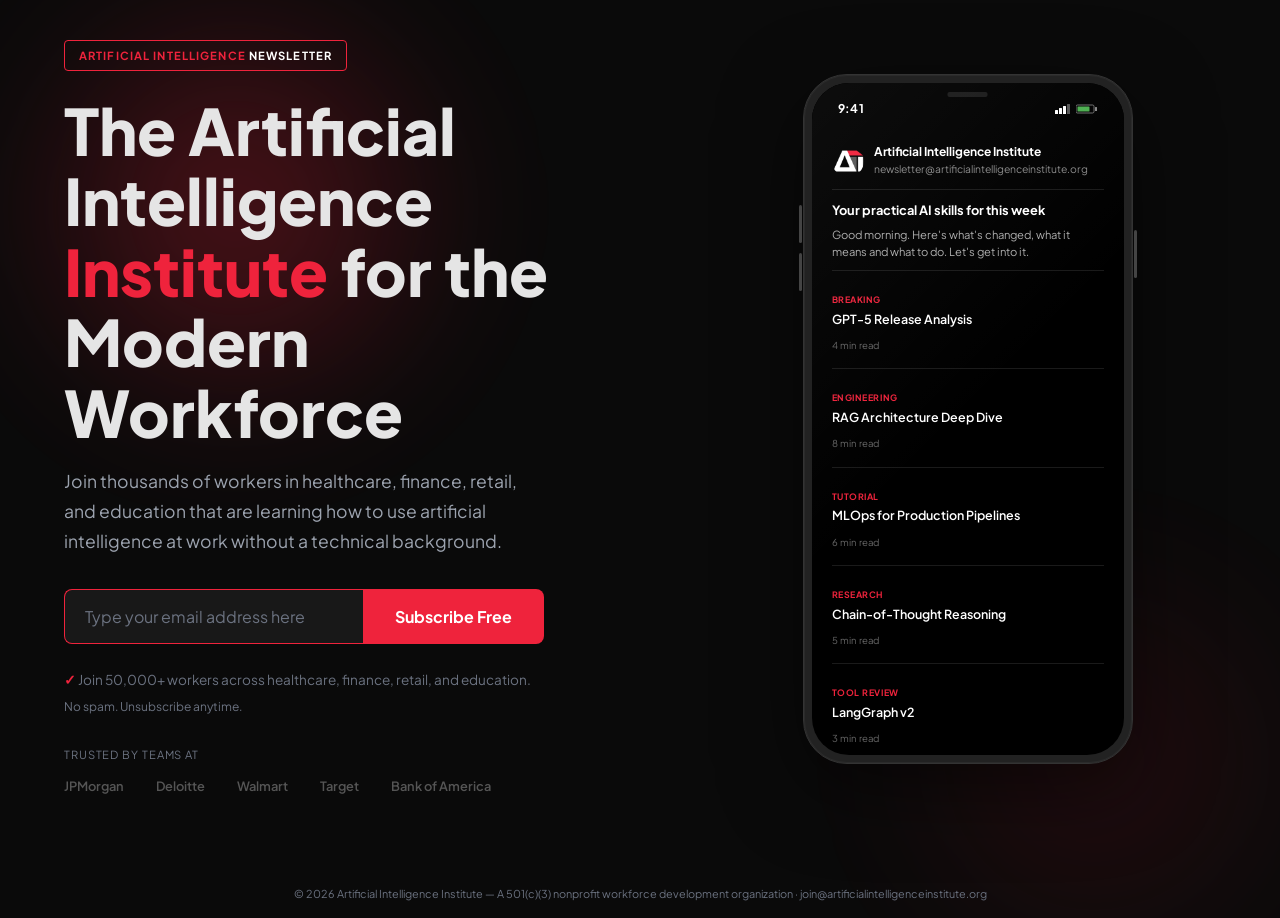
==== commit 46b7cf77: "fix typos" ====
--- a/index.html
+++ b/index.html
@@ -79,12 +79,9 @@
                         style="color: white;">NEWSLETTER</span></div>
                 <h1 class="reveal reveal--bottom" data-delay="50">The Artificial Intelligence <span
                         class="text-accent">Institute</span> for the Modern Workforce</h1>
-                <p class="newsletter-desc reveal reveal--bottom" data-delay="100">We're a nonprofit workforce
-                    development organization delivering practical AI training
-                    every week. Join thousands of workers in
-                    healthcare,
-                    finance, retail, and education are learning how to use artificial intelligence at work without a
-                    technical background.
+                <p class="newsletter-desc reveal reveal--bottom" data-delay="100">Join thousands of workers in
+                    healthcare, finance, retail, and education that are learning how to use artificial intelligence at
+                    work without a technical background.
                 </p>
                 <form action="https://formspree.io/f/mykalbpb" method="POST"
                     class="newsletter-form reveal reveal--bottom" data-delay="150">
@@ -100,8 +97,8 @@
                 <div class="newsletter-trust">
                     <span class="newsletter-trust-label">Trusted by teams at</span>
                     <div class="newsletter-trust-strip">
-                        <span>JPMorgan</span><span>Deloitte</span><span>Amazon</span>
-                        <span>OpenAI</span><span>Apple</span><span>Meta</span>
+                        <span>JPMorgan</span><span>Deloitte</span><span>Walmart</span>
+                        <span>Target</span><span>Bank of America</span>
                     </div>
                 </div>
             </div>
@@ -182,7 +179,7 @@
 
         <div class="newsletter-footer-bar">
             &copy; 2026 Artificial Intelligence Institute &mdash; A 501(c)(3) nonprofit workforce development
-            organization &middot; <a href="/blog/">Blog</a> &middot; <a
+            organization &middot; <a
                 href="mailto:join@artificialintelligenceinstitute.org">join@artificialintelligenceinstitute.org</a>
         </div>
     </section>
